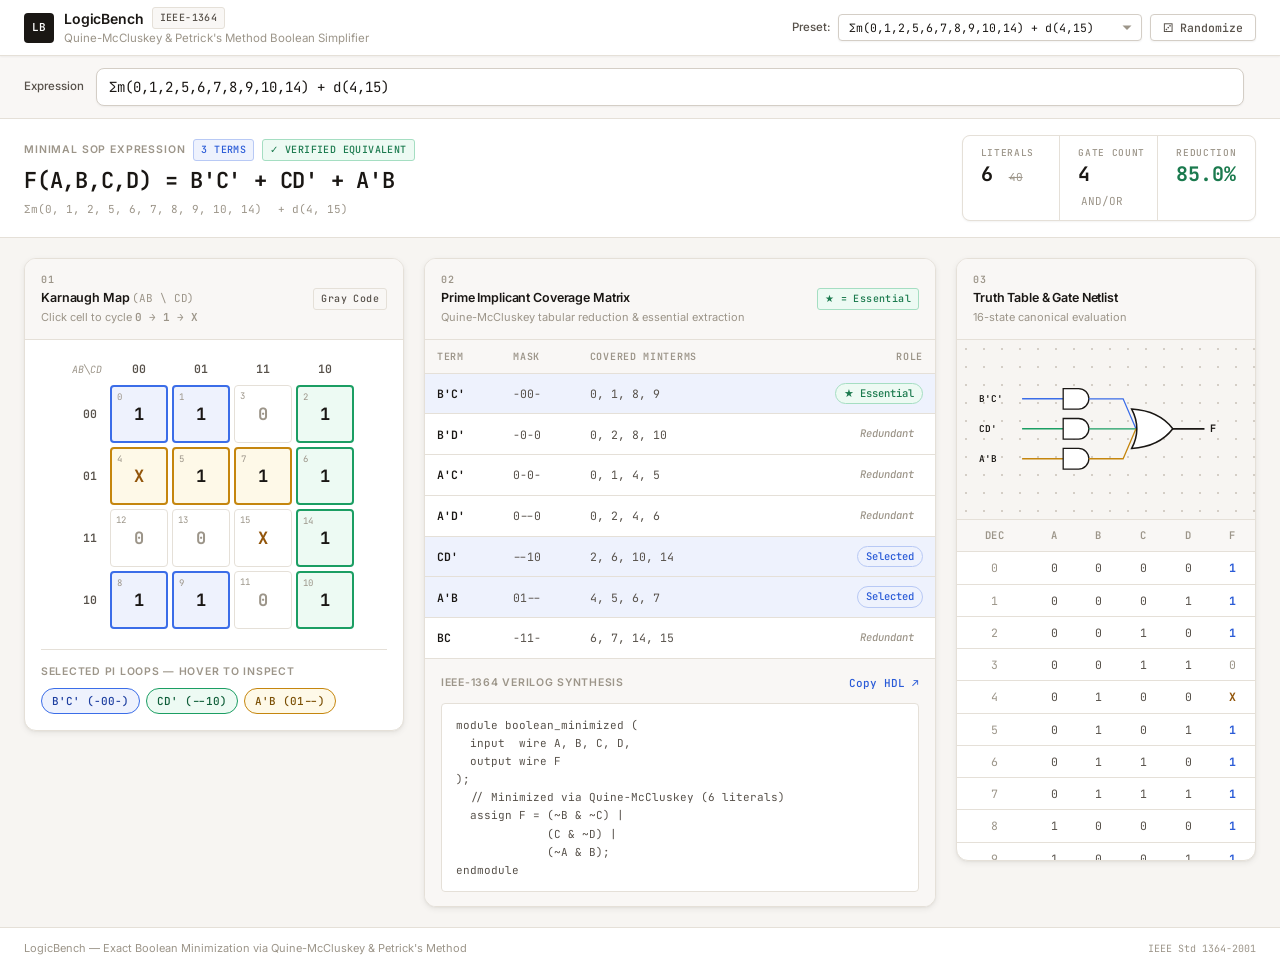
==== frontend/index.html @ a6c2ab05 "Add expression input and exact cover" ====
<!DOCTYPE html>
<html lang="en">
<head>
  <meta charset="UTF-8" />
  <meta name="viewport" content="width=device-width, initial-scale=1.0" />
  <title>LogicBench — IEEE-1364 Boolean Minimization Workbench</title>
  <link
    href="https://fonts.googleapis.com/css2?family=Inter:ital,wght@0,300;0,400;0,500;0,600;0,700;1,400&family=JetBrains+Mono:wght@400;500;600&display=swap"
    rel="stylesheet"
  />
  <link rel="stylesheet" href="styles.css" />
</head>

<body>

  <!-- ═══════════════════════════════════════
       Top Navigation Header
  ═══════════════════════════════════════ -->
  <header class="site-header">
    <div class="header-brand">
      <div class="logo-mark">LB</div>
      <div class="header-brand-text">
        <div style="display:flex;align-items:center;gap:8px;">
          <h1>LogicBench</h1>
          <span class="chip mono">IEEE-1364</span>
        </div>
        <p class="subtitle">Quine-McCluskey &amp; Petrick's Method Boolean Simplifier</p>
      </div>
    </div>

    <div class="header-controls">
      <label class="label-sm" for="presetSelect">Preset:</label>
      <select id="presetSelect" class="ctrl-select mono">
        <option value="default">Σm(0,1,2,5,6,7,8,9,10,14) + d(4,15)</option>
        <option value="bcd7">BCD 7-Segment 'a' Decoder</option>
        <option value="prime">4-Bit Prime Detector Σm(2,3,5,7,11,13)</option>
        <option value="xor">4-Bit Odd Parity Checker</option>
        <option value="clear">Clear All (0)</option>
      </select>
      <button id="randomBtn" class="ctrl-btn">⚂ Randomize</button>
    </div>
  </header>


  <!-- Expression input -->
  <section class="expr-bar">
    <label for="exprInput" class="label-sm">Expression</label>
    <input id="exprInput" class="expr-input mono" type="text" autocomplete="off" spellcheck="false"
      placeholder="A'B + C(D ^ A)    or    Σm(1,3,7) + d(5)" aria-describedby="exprStatus" />
    <span id="exprStatus" class="expr-status mono" role="status" aria-live="polite"></span>
  </section>

  <!-- ═══════════════════════════════════════
       Result Ribbon — Minimal SOP & KPIs
  ═══════════════════════════════════════ -->
  <section class="result-ribbon">

    <!-- SOP Expression -->
    <div>
      <div class="ribbon-label">
        Minimal SOP Expression
        <span id="epiCountBadge" class="chip accent mono">3 Terms</span>
        <span id="verifyBadge" class="chip green mono"></span>
      </div>
      <div id="sopOutput" class="sop-output mono">
        F(A,B,C,D) = B'C' + A'B + CD'
      </div>
      <div class="ribbon-meta">
        <span id="mintermSummary">Σm(0, 1, 2, 5, 6, 7, 8, 9, 10, 14)</span>
        <span id="dontCareSummary">+ d(4, 15)</span>
      </div>
    </div>

    <!-- Hardware KPI tiles -->
    <div class="kpi-row">
      <div class="kpi-tile">
        <div class="kpi-label">Literals</div>
        <div class="kpi-value mono">
          <span id="minLiterals">6</span>
          <span id="canonLiterals" class="kpi-strikeout">40</span>
        </div>
      </div>
      <div class="kpi-tile">
        <div class="kpi-label">Gate Count</div>
        <div class="kpi-value mono">
          <span id="gateCount">4</span>
          <span class="kpi-strikeout" style="font-size:11px;color:var(--text-muted);text-decoration:none;margin-left:3px;">AND/OR</span>
        </div>
      </div>
      <div class="kpi-tile">
        <div class="kpi-label">Reduction</div>
        <div class="kpi-value green mono" id="reductionPct">85.0%</div>
      </div>
    </div>

  </section>


  <!-- ═══════════════════════════════════════
       Main 3-Column Workbench
  ═══════════════════════════════════════ -->
  <main class="workbench">

    <!-- ─── LEFT: Interactive Karnaugh Map ─── -->
    <div class="panel">
      <div class="panel-header">
        <div>
          <div class="panel-index">01</div>
          <div class="panel-title">Karnaugh Map <span class="mono" style="font-weight:400;font-size:11px;color:var(--text-muted);">(AB \ CD)</span></div>
          <div class="panel-subtitle">Click cell to cycle <span class="mono" style="font-weight:600;">0 → 1 → X</span></div>
        </div>
        <span class="chip mono">Gray Code</span>
      </div>

      <!-- K-Map grid container (built by JS) -->
      <div class="kmap-wrapper">
        <div id="kmapContainer" class="kmap-grid">
          <!-- Column header row injected by JS -->
        </div>
      </div>

      <!-- Prime Implicant loop pills -->
      <div class="pi-pills-section">
        <div class="pi-pills-label">Selected PI Loops — hover to inspect</div>
        <div id="piPills" class="pi-pills-wrap"></div>
      </div>
    </div>


    <!-- ─── CENTER: QM Coverage Matrix + Verilog ─── -->
    <div class="panel" style="display:flex;flex-direction:column;">
      <div class="panel-header">
        <div>
          <div class="panel-index">02</div>
          <div class="panel-title">Prime Implicant Coverage Matrix</div>
          <div class="panel-subtitle">Quine-McCluskey tabular reduction &amp; essential extraction</div>
        </div>
        <span class="chip green mono">★ = Essential</span>
      </div>

      <!-- PI table -->
      <div style="overflow-x:auto;flex:1;">
        <table class="pi-table">
          <thead>
            <tr>
              <th>Term</th>
              <th>Mask</th>
              <th>Covered Minterms</th>
              <th>Role</th>
            </tr>
          </thead>
          <tbody id="piTableBody"></tbody>
        </table>
      </div>

      <!-- Verilog HDL -->
      <div class="verilog-section">
        <div class="verilog-toolbar">
          <span class="verilog-label">IEEE-1364 Verilog Synthesis</span>
          <button id="copyVerilogBtn" class="copy-btn">Copy HDL ↗</button>
        </div>
        <pre id="verilogCode" class="verilog-pre"></pre>
      </div>
    </div>


    <!-- ─── RIGHT: Gate Schematic + Truth Table ─── -->
    <div class="panel" style="display:flex;flex-direction:column;">
      <div class="panel-header">
        <div>
          <div class="panel-index">03</div>
          <div class="panel-title">Truth Table &amp; Gate Netlist</div>
          <div class="panel-subtitle">16-state canonical evaluation</div>
        </div>
      </div>

      <!-- Gate schematic -->
      <div class="schematic-area">
        <svg id="schematicSvg" viewBox="0 0 320 170" style="width:100%;max-height:160px;"></svg>
      </div>

      <!-- Truth table -->
      <div style="flex:1;overflow-y:auto;max-height:340px;">
        <table class="truth-table">
          <thead>
            <tr>
              <th>Dec</th>
              <th>A</th>
              <th>B</th>
              <th>C</th>
              <th>D</th>
              <th>F</th>
            </tr>
          </thead>
          <tbody id="truthTableBody"></tbody>
        </table>
      </div>
    </div>

  </main>


  <!-- ═══════════════════════════════════════
       Footer
  ═══════════════════════════════════════ -->
  <footer class="site-footer">
    <span class="footer-text">
      LogicBench &mdash; Exact Boolean Minimization via Quine-McCluskey &amp; Petrick's Method
    </span>
    <span class="footer-text mono" style="font-size:10px;">IEEE Std 1364-2001</span>
  </footer>


  <script src="app.js"></script>
</body>
</html>
---- frontend/styles.css ----
/* =========================================================
   LogicBench — Custom Styles
   Light theme, human-crafted feel
   ========================================================= */

@import url('https://fonts.googleapis.com/css2?family=Inter:ital,wght@0,300;0,400;0,500;0,600;0,700;1,400&family=JetBrains+Mono:wght@400;500;600&display=swap');

/* ---------- Reset & Base ---------- */
*, *::before, *::after { box-sizing: border-box; margin: 0; padding: 0; }

:root {
  --bg:         #F7F5F2;        /* warm off-white canvas */
  --surface:    #FFFFFF;        /* card surface */
  --surface-2:  #F9F7F5;        /* slightly tinted surface */
  --border:     #E5E0D8;        /* warm stone border */
  --border-2:   #D4CEC6;        /* darker border variant */
  --text-primary:   #1A1714;
  --text-secondary: #57514A;
  --text-muted:     #9C9589;
  --accent:     #2A5BD7;        /* blue accent */
  --accent-light: #EEF2FD;
  --accent-border: #B8C9F5;
  --green:      #1B7A4E;
  --green-light: #EDFAF3;
  --green-border: #A5DEC2;
  --amber:      #92550A;
  --amber-light: #FEF6E8;
  --amber-border: #F3C98A;
  --red:        #B52A2A;

  /* Loop highlight colours */
  --loop-0-bg: #EEF2FD; --loop-0-bd: #3B6DE8; --loop-0-tx: #1E3FA0;
  --loop-1-bg: #EDFAF3; --loop-1-bd: #1B9E63; --loop-1-tx: #0F5E39;
  --loop-2-bg: #FEF9E8; --loop-2-bd: #C5860E; --loop-2-tx: #7A4F05;
  --loop-3-bg: #FDF0F0; --loop-3-bd: #D94040; --loop-3-tx: #891818;
  --loop-4-bg: #F4EFFE; --loop-4-bd: #7C47DC; --loop-4-tx: #4B1FA8;

  --radius-sm: 4px;
  --radius:    8px;
  --radius-lg: 12px;
  --shadow-xs: 0 1px 2px rgba(26,23,20,.05);
  --shadow-sm: 0 2px 6px rgba(26,23,20,.07), 0 1px 2px rgba(26,23,20,.04);
  --shadow:    0 4px 16px rgba(26,23,20,.08), 0 1px 4px rgba(26,23,20,.04);
}

html { font-size: 15px; }

body {
  font-family: 'Inter', -apple-system, BlinkMacSystemFont, sans-serif;
  background: var(--bg);
  color: var(--text-primary);
  line-height: 1.5;
  min-height: 100vh;
  display: flex;
  flex-direction: column;
  -webkit-font-smoothing: antialiased;
}

.mono { font-family: 'JetBrains Mono', 'Fira Mono', monospace; }

/* ---------- Scrollbars ---------- */
::-webkit-scrollbar { width: 5px; height: 5px; }
::-webkit-scrollbar-track { background: transparent; }
::-webkit-scrollbar-thumb { background: var(--border-2); border-radius: 99px; }
::-webkit-scrollbar-thumb:hover { background: var(--text-muted); }

/* ---------- Header ---------- */
.site-header {
  background: var(--surface);
  border-bottom: 1px solid var(--border);
  padding: 0 24px;
  height: 56px;
  display: flex;
  align-items: center;
  justify-content: space-between;
  gap: 16px;
  position: sticky;
  top: 0;
  z-index: 50;
  box-shadow: var(--shadow-xs);
}

.logo-mark {
  width: 30px;
  height: 30px;
  background: var(--text-primary);
  color: #fff;
  display: flex;
  align-items: center;
  justify-content: center;
  font-family: 'JetBrains Mono', monospace;
  font-size: 11px;
  font-weight: 600;
  letter-spacing: .02em;
  border-radius: var(--radius-sm);
  flex-shrink: 0;
}

.header-brand { display: flex; align-items: center; gap: 10px; }
.header-brand-text h1 { font-size: 14px; font-weight: 600; letter-spacing: -.01em; }

.chip {
  display: inline-flex;
  align-items: center;
  font-family: 'JetBrains Mono', monospace;
  font-size: 10px;
  font-weight: 500;
  letter-spacing: .04em;
  padding: 2px 7px;
  border-radius: 3px;
  background: var(--surface-2);
  border: 1px solid var(--border);
  color: var(--text-secondary);
  line-height: 1.6;
  user-select: none;
}
.chip.accent { background: var(--accent-light); border-color: var(--accent-border); color: var(--accent); }
.chip.green  { background: var(--green-light);  border-color: var(--green-border);  color: var(--green); }

.subtitle { font-size: 11.5px; color: var(--text-muted); margin-top: 1px; }

.header-controls { display: flex; align-items: center; gap: 8px; flex-wrap: wrap; }

.label-sm {
  font-size: 11.5px;
  font-weight: 500;
  color: var(--text-secondary);
  white-space: nowrap;
}

select.ctrl-select {
  font-family: 'JetBrains Mono', monospace;
  font-size: 11.5px;
  color: var(--text-primary);
  background: var(--surface);
  border: 1px solid var(--border-2);
  border-radius: var(--radius-sm);
  padding: 5px 10px;
  appearance: none;
  -webkit-appearance: none;
  background-image: url("data:image/svg+xml,%3Csvg xmlns='http://www.w3.org/2000/svg' width='12' height='12' viewBox='0 0 12 12'%3E%3Cpath fill='%239C9589' d='M6 8L1.5 3.5h9z'/%3E%3C/svg%3E");
  background-repeat: no-repeat;
  background-position: right 8px center;
  padding-right: 26px;
  cursor: pointer;
  outline: none;
  transition: border-color .15s;
  box-shadow: var(--shadow-xs);
}
select.ctrl-select:focus { border-color: var(--accent); }

button.ctrl-btn {
  font-family: 'JetBrains Mono', monospace;
  font-size: 11.5px;
  font-weight: 500;
  color: var(--text-secondary);
  background: var(--surface);
  border: 1px solid var(--border-2);
  border-radius: var(--radius-sm);
  padding: 5px 12px;
  cursor: pointer;
  outline: none;
  transition: border-color .15s, background .15s, color .15s;
  box-shadow: var(--shadow-xs);
  white-space: nowrap;
}
button.ctrl-btn:hover {
  border-color: var(--text-primary);
  color: var(--text-primary);
  background: var(--surface-2);
}

/* ---------- Result Ribbon ---------- */
.result-ribbon {
  background: var(--surface);
  border-bottom: 1px solid var(--border);
  padding: 16px 24px;
  display: grid;
  grid-template-columns: 1fr auto;
  gap: 20px;
  align-items: center;
}
@media (max-width: 768px) {
  .result-ribbon { grid-template-columns: 1fr; }
}

.ribbon-label {
  font-size: 10.5px;
  font-weight: 600;
  letter-spacing: .08em;
  text-transform: uppercase;
  color: var(--text-muted);
  display: flex;
  align-items: center;
  gap: 8px;
  margin-bottom: 6px;
}

.sop-output {
  font-family: 'JetBrains Mono', monospace;
  font-size: 22px;
  font-weight: 600;
  letter-spacing: -.01em;
  color: var(--text-primary);
  line-height: 1.3;
  word-break: break-all;
}

.ribbon-meta {
  font-family: 'JetBrains Mono', monospace;
  font-size: 11px;
  color: var(--text-muted);
  display: flex;
  flex-wrap: wrap;
  gap: 16px;
  margin-top: 5px;
}

/* KPI tiles */
.kpi-row {
  display: flex;
  gap: 1px;
  background: var(--border);
  border: 1px solid var(--border);
  border-radius: var(--radius);
  overflow: hidden;
  box-shadow: var(--shadow-xs);
}

.kpi-tile {
  background: var(--surface);
  padding: 10px 18px;
  flex: 1;
  min-width: 80px;
}

.kpi-label {
  font-family: 'JetBrains Mono', monospace;
  font-size: 9.5px;
  font-weight: 500;
  letter-spacing: .07em;
  text-transform: uppercase;
  color: var(--text-muted);
  white-space: nowrap;
}

.kpi-value {
  font-family: 'JetBrains Mono', monospace;
  font-size: 20px;
  font-weight: 700;
  color: var(--text-primary);
  line-height: 1.2;
  margin-top: 2px;
}

.kpi-value span.kpi-strikeout {
  font-size: 11px;
  font-weight: 400;
  color: var(--text-muted);
  text-decoration: line-through;
  margin-left: 4px;
}

.kpi-value.green { color: var(--green); }

/* ---------- Main Workbench Grid ---------- */
.workbench {
  flex: 1;
  display: grid;
  grid-template-columns: 380px 1fr 300px;
  gap: 20px;
  padding: 20px 24px;
  max-width: 1600px;
  width: 100%;
  margin: 0 auto;
  align-items: start;
}

@media (max-width: 1200px) {
  .workbench { grid-template-columns: 1fr 1fr; }
}
@media (max-width: 768px) {
  .workbench { grid-template-columns: 1fr; }
}

/* ---------- Panels ---------- */
.panel {
  background: var(--surface);
  border: 1px solid var(--border);
  border-radius: var(--radius-lg);
  overflow: hidden;
  box-shadow: var(--shadow-sm);
}

.panel-header {
  padding: 13px 16px;
  border-bottom: 1px solid var(--border);
  display: flex;
  align-items: center;
  justify-content: space-between;
  gap: 8px;
  background: var(--surface-2);
}

.panel-index {
  font-family: 'JetBrains Mono', monospace;
  font-size: 10px;
  font-weight: 600;
  color: var(--text-muted);
  letter-spacing: .06em;
  margin-bottom: 2px;
}

.panel-title {
  font-size: 12.5px;
  font-weight: 600;
  color: var(--text-primary);
  letter-spacing: -.01em;
}

.panel-subtitle {
  font-size: 11px;
  color: var(--text-muted);
  margin-top: 1px;
}

.panel-body { padding: 16px; }

/* ---------- Karnaugh Map ---------- */
.kmap-wrapper { display: flex; justify-content: center; padding: 20px 16px; }

.kmap-grid {
  display: grid;
  grid-template-columns: 32px repeat(4, 1fr);
  gap: 4px;
}

.kmap-corner {
  display: flex;
  align-items: flex-end;
  justify-content: flex-end;
  padding-bottom: 4px;
  padding-right: 4px;
  font-family: 'JetBrains Mono', monospace;
  font-size: 10px;
  color: var(--text-muted);
  font-style: italic;
}

.kmap-col-label {
  font-family: 'JetBrains Mono', monospace;
  font-size: 11.5px;
  font-weight: 600;
  color: var(--text-secondary);
  text-align: center;
  padding-bottom: 4px;
}

.kmap-row-label {
  font-family: 'JetBrains Mono', monospace;
  font-size: 11.5px;
  font-weight: 600;
  color: var(--text-secondary);
  display: flex;
  align-items: center;
  justify-content: center;
}

.kmap-cell {
  position: relative;
  width: 58px;
  height: 58px;
  border: 1.5px solid var(--border);
  border-radius: var(--radius-sm);
  background: var(--surface);
  cursor: pointer;
  display: flex;
  flex-direction: column;
  align-items: center;
  justify-content: center;
  transition: border-color .12s, background .12s, transform .08s;
  outline: none;
  user-select: none;
}
.kmap-cell:hover { border-color: var(--border-2); background: var(--surface-2); transform: scale(1.03); }
.kmap-cell:active { transform: scale(.97); }

.kmap-cell-idx {
  position: absolute;
  top: 4px;
  left: 5px;
  font-family: 'JetBrains Mono', monospace;
  font-size: 9px;
  color: var(--text-muted);
}

.kmap-cell-val {
  font-family: 'JetBrains Mono', monospace;
  font-size: 17px;
  font-weight: 700;
}

/* loop highlight classes set via JS */
.kmap-cell.loop-0 { background: var(--loop-0-bg); border-color: var(--loop-0-bd); border-width: 2px; }
.kmap-cell.loop-1 { background: var(--loop-1-bg); border-color: var(--loop-1-bd); border-width: 2px; }
.kmap-cell.loop-2 { background: var(--loop-2-bg); border-color: var(--loop-2-bd); border-width: 2px; }
.kmap-cell.loop-3 { background: var(--loop-3-bg); border-color: var(--loop-3-bd); border-width: 2px; }
.kmap-cell.loop-4 { background: var(--loop-4-bg); border-color: var(--loop-4-bd); border-width: 2px; }

/* ---------- PI pills ---------- */
.pi-pills-section {
  margin: 0 16px 16px;
  padding-top: 14px;
  border-top: 1px solid var(--border);
}
.pi-pills-label {
  font-size: 10.5px;
  font-weight: 600;
  letter-spacing: .07em;
  text-transform: uppercase;
  color: var(--text-muted);
  margin-bottom: 8px;
}
.pi-pills-wrap { display: flex; flex-wrap: wrap; gap: 6px; }

.pi-pill {
  font-family: 'JetBrains Mono', monospace;
  font-size: 11px;
  font-weight: 500;
  padding: 4px 10px;
  border-radius: 99px;
  border: 1.5px solid;
  cursor: pointer;
  transition: opacity .12s, transform .08s;
  white-space: nowrap;
}
.pi-pill:hover { opacity: .82; transform: translateY(-1px); }

.pi-pill.loop-0 { background: var(--loop-0-bg); border-color: var(--loop-0-bd); color: var(--loop-0-tx); }
.pi-pill.loop-1 { background: var(--loop-1-bg); border-color: var(--loop-1-bd); color: var(--loop-1-tx); }
.pi-pill.loop-2 { background: var(--loop-2-bg); border-color: var(--loop-2-bd); color: var(--loop-2-tx); }
.pi-pill.loop-3 { background: var(--loop-3-bg); border-color: var(--loop-3-bd); color: var(--loop-3-tx); }
.pi-pill.loop-4 { background: var(--loop-4-bg); border-color: var(--loop-4-bd); color: var(--loop-4-tx); }

/* ---------- PI Coverage Table ---------- */
.pi-table {
  width: 100%;
  border-collapse: collapse;
}
.pi-table thead th {
  padding: 9px 12px;
  font-family: 'JetBrains Mono', monospace;
  font-size: 10px;
  font-weight: 600;
  letter-spacing: .07em;
  text-transform: uppercase;
  color: var(--text-muted);
  background: var(--surface-2);
  border-bottom: 1px solid var(--border);
  text-align: left;
  white-space: nowrap;
}
.pi-table thead th:last-child { text-align: right; }

.pi-table tbody tr {
  border-bottom: 1px solid var(--border);
  cursor: pointer;
  transition: background .1s;
}
.pi-table tbody tr:last-child { border-bottom: none; }
.pi-table tbody tr:hover { background: var(--surface-2); }
.pi-table tbody tr.pi-row-selected { background: var(--accent-light); }

.pi-table td {
  padding: 9px 12px;
  font-family: 'JetBrains Mono', monospace;
  font-size: 11.5px;
  color: var(--text-secondary);
  vertical-align: middle;
}
.pi-table td:first-child { font-weight: 600; color: var(--text-primary); }
.pi-table td:last-child { text-align: right; }

.role-badge {
  display: inline-block;
  font-size: 10.5px;
  font-weight: 500;
  padding: 2px 8px;
  border-radius: 99px;
  border: 1px solid;
  white-space: nowrap;
}
.role-badge.essential { background: var(--green-light);  border-color: var(--green-border);  color: var(--green); }
.role-badge.selected  { background: var(--accent-light); border-color: var(--accent-border); color: var(--accent); }
.role-badge.redundant { background: transparent; border-color: transparent; color: var(--text-muted); font-style: italic; }

/* ---------- Verilog Code Block ---------- */
.verilog-section {
  border-top: 1px solid var(--border);
  background: var(--surface-2);
  padding: 14px 16px;
}
.verilog-toolbar {
  display: flex;
  align-items: center;
  justify-content: space-between;
  margin-bottom: 10px;
}
.verilog-label {
  font-size: 10.5px;
  font-weight: 600;
  letter-spacing: .07em;
  text-transform: uppercase;
  color: var(--text-muted);
}
.copy-btn {
  font-family: 'JetBrains Mono', monospace;
  font-size: 11px;
  font-weight: 500;
  color: var(--accent);
  background: none;
  border: none;
  cursor: pointer;
  padding: 3px 0;
  transition: opacity .12s;
}
.copy-btn:hover { opacity: .7; }

.verilog-pre {
  font-family: 'JetBrains Mono', monospace;
  font-size: 11px;
  color: var(--text-secondary);
  background: var(--surface);
  border: 1px solid var(--border);
  border-radius: var(--radius-sm);
  padding: 12px 14px;
  overflow-x: auto;
  line-height: 1.65;
  tab-size: 2;
}

/* ---------- Schematic SVG Area ---------- */
.schematic-area {
  background: var(--bg);
  background-image: radial-gradient(var(--border-2) 1px, transparent 1px);
  background-size: 18px 18px;
  display: flex;
  align-items: center;
  justify-content: center;
  min-height: 180px;
  padding: 12px;
  border-bottom: 1px solid var(--border);
}

/* ---------- Truth Table ---------- */
.truth-table {
  width: 100%;
  border-collapse: collapse;
  font-family: 'JetBrains Mono', monospace;
  font-size: 11.5px;
  text-align: center;
}
.truth-table thead th {
  padding: 8px 6px;
  font-size: 10.5px;
  font-weight: 600;
  letter-spacing: .06em;
  text-transform: uppercase;
  color: var(--text-muted);
  background: var(--surface-2);
  border-bottom: 1px solid var(--border);
  position: sticky;
  top: 0;
}
.truth-table tbody tr {
  border-bottom: 1px solid var(--border);
  cursor: pointer;
  transition: background .1s;
}
.truth-table tbody tr:last-child { border-bottom: none; }
.truth-table tbody tr:hover { background: var(--surface-2); }
.truth-table td { padding: 7px 6px; color: var(--text-secondary); }
.truth-table td:first-child { color: var(--text-muted); }
.truth-table td.f-one  { font-weight: 700; color: var(--accent); }
.truth-table td.f-dc   { font-weight: 700; color: var(--amber); }
.truth-table td.f-zero { color: var(--text-muted); }

/* ---------- Footer ---------- */
.site-footer {
  border-top: 1px solid var(--border);
  padding: 12px 24px;
  display: flex;
  align-items: center;
  justify-content: space-between;
  gap: 16px;
  background: var(--surface);
}
.footer-text {
  font-size: 11px;
  color: var(--text-muted);
}
.footer-text a {
  color: var(--text-secondary);
  text-decoration: none;
  font-weight: 500;
}
.footer-text a:hover { text-decoration: underline; }

button.ctrl-btn:hover {
  border-color: var(--text-primary);
  color: var(--text-primary);
  background: var(--surface-2);
}

/* ---------- Result Ribbon ---------- */
.result-ribbon {
  background: var(--surface);
  border-bottom: 1px solid var(--border);
  padding: 16px 24px;
  display: grid;
  grid-template-columns: 1fr auto;
  gap: 20px;
  align-items: center;
}
@media (max-width: 768px) {
  .result-ribbon { grid-template-columns: 1fr; }
}

.ribbon-label {
  font-size: 10.5px;
  font-weight: 600;
  letter-spacing: .08em;
  text-transform: uppercase;
  color: var(--text-muted);
  display: flex;
  align-items: center;
  gap: 8px;
  margin-bottom: 6px;
}

.sop-output {
  font-family: 'JetBrains Mono', monospace;
  font-size: 22px;
  font-weight: 600;
  letter-spacing: -.01em;
  color: var(--text-primary);
  line-height: 1.3;
  word-break: break-all;
}

.ribbon-meta {
  font-family: 'JetBrains Mono', monospace;
  font-size: 11px;
  color: var(--text-muted);
  display: flex;
  flex-wrap: wrap;
  gap: 16px;
  margin-top: 5px;
}

/* KPI tiles */
.kpi-row {
  display: flex;
  gap: 1px;
  background: var(--border);
  border: 1px solid var(--border);
  border-radius: var(--radius);
  overflow: hidden;
  box-shadow: var(--shadow-xs);
}

.kpi-tile {
  background: var(--surface);
  padding: 10px 18px;
  flex: 1;
  min-width: 80px;
}

.kpi-label {
  font-family: 'JetBrains Mono', monospace;
  font-size: 9.5px;
  font-weight: 500;
  letter-spacing: .07em;
  text-transform: uppercase;
  color: var(--text-muted);
  white-space: nowrap;
}

.kpi-value {
  font-family: 'JetBrains Mono', monospace;
  font-size: 20px;
  font-weight: 700;
  color: var(--text-primary);
  line-height: 1.2;
  margin-top: 2px;
}

.kpi-value span.kpi-strikeout {
  font-size: 11px;
  font-weight: 400;
  color: var(--text-muted);
  text-decoration: line-through;
  margin-left: 4px;
}

.kpi-value.green { color: var(--green); }

/* ---------- Main Workbench Grid ---------- */
.workbench {
  flex: 1;
  display: grid;
  grid-template-columns: 380px 1fr 300px;
  gap: 20px;
  padding: 20px 24px;
  max-width: 1600px;
  width: 100%;
  margin: 0 auto;
  align-items: start;
}

@media (max-width: 1200px) {
  .workbench { grid-template-columns: 1fr 1fr; }
}
@media (max-width: 768px) {
  .workbench { grid-template-columns: 1fr; }
}

/* ---------- Panels ---------- */
.panel {
  background: var(--surface);
  border: 1px solid var(--border);
  border-radius: var(--radius-lg);
  overflow: hidden;
  box-shadow: var(--shadow-sm);
}

.panel-header {
  padding: 13px 16px;
  border-bottom: 1px solid var(--border);
  display: flex;
  align-items: center;
  justify-content: space-between;
  gap: 8px;
  background: var(--surface-2);
}

.panel-index {
  font-family: 'JetBrains Mono', monospace;
  font-size: 10px;
  font-weight: 600;
  color: var(--text-muted);
  letter-spacing: .06em;
  margin-bottom: 2px;
}

.panel-title {
  font-size: 12.5px;
  font-weight: 600;
  color: var(--text-primary);
  letter-spacing: -.01em;
}

.panel-subtitle {
  font-size: 11px;
  color: var(--text-muted);
  margin-top: 1px;
}

.panel-body { padding: 16px; }

/* ---------- Karnaugh Map ---------- */
.kmap-wrapper { display: flex; justify-content: center; padding: 20px 16px; }

.kmap-grid {
  display: grid;
  grid-template-columns: 32px repeat(4, 1fr);
  gap: 4px;
}

.kmap-corner {
  display: flex;
  align-items: flex-end;
  justify-content: flex-end;
  padding-bottom: 4px;
  padding-right: 4px;
  font-family: 'JetBrains Mono', monospace;
  font-size: 10px;
  color: var(--text-muted);
  font-style: italic;
}

.kmap-col-label {
  font-family: 'JetBrains Mono', monospace;
  font-size: 11.5px;
  font-weight: 600;
  color: var(--text-secondary);
  text-align: center;
  padding-bottom: 4px;
}

.kmap-row-label {
  font-family: 'JetBrains Mono', monospace;
  font-size: 11.5px;
  font-weight: 600;
  color: var(--text-secondary);
  display: flex;
  align-items: center;
  justify-content: center;
}

.kmap-cell {
  position: relative;
  width: 58px;
  height: 58px;
  border: 1.5px solid var(--border);
  border-radius: var(--radius-sm);
  background: var(--surface);
  cursor: pointer;
  display: flex;
  flex-direction: column;
  align-items: center;
  justify-content: center;
  transition: border-color .12s, background .12s, transform .08s;
  outline: none;
  user-select: none;
}
.kmap-cell:hover { border-color: var(--border-2); background: var(--surface-2); transform: scale(1.03); }
.kmap-cell:active { transform: scale(.97); }

.kmap-cell-idx {
  position: absolute;
  top: 4px;
  left: 5px;
  font-family: 'JetBrains Mono', monospace;
  font-size: 9px;
  color: var(--text-muted);
}

.kmap-cell-val {
  font-family: 'JetBrains Mono', monospace;
  font-size: 17px;
  font-weight: 700;
}

/* loop highlight classes set via JS */
.kmap-cell.loop-0 { background: var(--loop-0-bg); border-color: var(--loop-0-bd); border-width: 2px; }
.kmap-cell.loop-1 { background: var(--loop-1-bg); border-color: var(--loop-1-bd); border-width: 2px; }
.kmap-cell.loop-2 { background: var(--loop-2-bg); border-color: var(--loop-2-bd); border-width: 2px; }
.kmap-cell.loop-3 { background: var(--loop-3-bg); border-color: var(--loop-3-bd); border-width: 2px; }
.kmap-cell.loop-4 { background: var(--loop-4-bg); border-color: var(--loop-4-bd); border-width: 2px; }

/* ---------- PI pills ---------- */
.pi-pills-section {
  margin: 0 16px 16px;
  padding-top: 14px;
  border-top: 1px solid var(--border);
}
.pi-pills-label {
  font-size: 10.5px;
  font-weight: 600;
  letter-spacing: .07em;
  text-transform: uppercase;
  color: var(--text-muted);
  margin-bottom: 8px;
}
.pi-pills-wrap { display: flex; flex-wrap: wrap; gap: 6px; }

.pi-pill {
  font-family: 'JetBrains Mono', monospace;
  font-size: 11px;
  font-weight: 500;
  padding: 4px 10px;
  border-radius: 99px;
  border: 1.5px solid;
  cursor: pointer;
  transition: opacity .12s, transform .08s;
  white-space: nowrap;
}
.pi-pill:hover { opacity: .82; transform: translateY(-1px); }

.pi-pill.loop-0 { background: var(--loop-0-bg); border-color: var(--loop-0-bd); color: var(--loop-0-tx); }
.pi-pill.loop-1 { background: var(--loop-1-bg); border-color: var(--loop-1-bd); color: var(--loop-1-tx); }
.pi-pill.loop-2 { background: var(--loop-2-bg); border-color: var(--loop-2-bd); color: var(--loop-2-tx); }
.pi-pill.loop-3 { background: var(--loop-3-bg); border-color: var(--loop-3-bd); color: var(--loop-3-tx); }
.pi-pill.loop-4 { background: var(--loop-4-bg); border-color: var(--loop-4-bd); color: var(--loop-4-tx); }

/* ---------- PI Coverage Table ---------- */
.pi-table {
  width: 100%;
  border-collapse: collapse;
}
.pi-table thead th {
  padding: 9px 12px;
  font-family: 'JetBrains Mono', monospace;
  font-size: 10px;
  font-weight: 600;
  letter-spacing: .07em;
  text-transform: uppercase;
  color: var(--text-muted);
  background: var(--surface-2);
  border-bottom: 1px solid var(--border);
  text-align: left;
  white-space: nowrap;
}
.pi-table thead th:last-child { text-align: right; }

.pi-table tbody tr {
  border-bottom: 1px solid var(--border);
  cursor: pointer;
  transition: background .1s;
}
.pi-table tbody tr:last-child { border-bottom: none; }
.pi-table tbody tr:hover { background: var(--surface-2); }
.pi-table tbody tr.pi-row-selected { background: var(--accent-light); }

.pi-table td {
  padding: 9px 12px;
  font-family: 'JetBrains Mono', monospace;
  font-size: 11.5px;
  color: var(--text-secondary);
  vertical-align: middle;
}
.pi-table td:first-child { font-weight: 600; color: var(--text-primary); }
.pi-table td:last-child { text-align: right; }

.role-badge {
  display: inline-block;
  font-size: 10.5px;
  font-weight: 500;
  padding: 2px 8px;
  border-radius: 99px;
  border: 1px solid;
  white-space: nowrap;
}
.role-badge.essential { background: var(--green-light);  border-color: var(--green-border);  color: var(--green); }
.role-badge.selected  { background: var(--accent-light); border-color: var(--accent-border); color: var(--accent); }
.role-badge.redundant { background: transparent; border-color: transparent; color: var(--text-muted); font-style: italic; }

/* ---------- Verilog Code Block ---------- */
.verilog-section {
  border-top: 1px solid var(--border);
  background: var(--surface-2);
  padding: 14px 16px;
}
.verilog-toolbar {
  display: flex;
  align-items: center;
  justify-content: space-between;
  margin-bottom: 10px;
}
.verilog-label {
  font-size: 10.5px;
  font-weight: 600;
  letter-spacing: .07em;
  text-transform: uppercase;
  color: var(--text-muted);
}
.copy-btn {
  font-family: 'JetBrains Mono', monospace;
  font-size: 11px;
  font-weight: 500;
  color: var(--accent);
  background: none;
  border: none;
  cursor: pointer;
  padding: 3px 0;
  transition: opacity .12s;
}
.copy-btn:hover { opacity: .7; }

.verilog-pre {
  font-family: 'JetBrains Mono', monospace;
  font-size: 11px;
  color: var(--text-secondary);
  background: var(--surface);
  border: 1px solid var(--border);
  border-radius: var(--radius-sm);
  padding: 12px 14px;
  overflow-x: auto;
  line-height: 1.65;
  tab-size: 2;
}

/* ---------- Schematic SVG Area ---------- */
.schematic-area {
  background: var(--bg);
  background-image: radial-gradient(var(--border-2) 1px, transparent 1px);
  background-size: 18px 18px;
  display: flex;
  align-items: center;
  justify-content: center;
  min-height: 180px;
  padding: 12px;
  border-bottom: 1px solid var(--border);
}

/* ---------- Truth Table ---------- */
.truth-table {
  width: 100%;
  border-collapse: collapse;
  font-family: 'JetBrains Mono', monospace;
  font-size: 11.5px;
  text-align: center;
}
.truth-table thead th {
  padding: 8px 6px;
  font-size: 10.5px;
  font-weight: 600;
  letter-spacing: .06em;
  text-transform: uppercase;
  color: var(--text-muted);
  background: var(--surface-2);
  border-bottom: 1px solid var(--border);
  position: sticky;
  top: 0;
}
.truth-table tbody tr {
  border-bottom: 1px solid var(--border);
  cursor: pointer;
  transition: background .1s;
}
.truth-table tbody tr:last-child { border-bottom: none; }
.truth-table tbody tr:hover { background: var(--surface-2); }
.truth-table td { padding: 7px 6px; color: var(--text-secondary); }
.truth-table td:first-child { color: var(--text-muted); }
.truth-table td.f-one  { font-weight: 700; color: var(--accent); }
.truth-table td.f-dc   { font-weight: 700; color: var(--amber); }
.truth-table td.f-zero { color: var(--text-muted); }

/* ---------- Footer ---------- */
.site-footer {
  border-top: 1px solid var(--border);
  padding: 12px 24px;
  display: flex;
  align-items: center;
  justify-content: space-between;
  gap: 16px;
  background: var(--surface);
}
.footer-text {
  font-size: 11px;
  color: var(--text-muted);
}
.footer-text a {
  color: var(--text-secondary);
  text-decoration: none;
  font-weight: 500;
}
.footer-text a:hover { text-decoration: underline; }
/* ── Expression input bar ── */
.expr-bar { display:flex; align-items:center; gap:12px; padding:12px 24px; background:var(--surface-2); border-bottom:1px solid var(--border); flex-wrap:wrap; }
.expr-input { flex:1 1 320px; min-width:0; padding:9px 12px; font-size:14px; color:var(--text-primary); background:var(--surface); border:1px solid var(--border-2); border-radius:var(--radius); box-shadow:var(--shadow-xs); }
.expr-input:focus { outline:2px solid var(--accent-border); border-color:var(--accent); }
.expr-input.invalid { border-color:var(--red); outline-color:#F2C4C4; }
.expr-status { font-size:12px; color:var(--text-muted); }
.expr-status.error { color:var(--red); }
.kmap-cell:focus-visible, .pi-pill:focus-visible, .truth-table tr:focus-visible { outline:2px solid var(--accent); outline-offset:1px; }
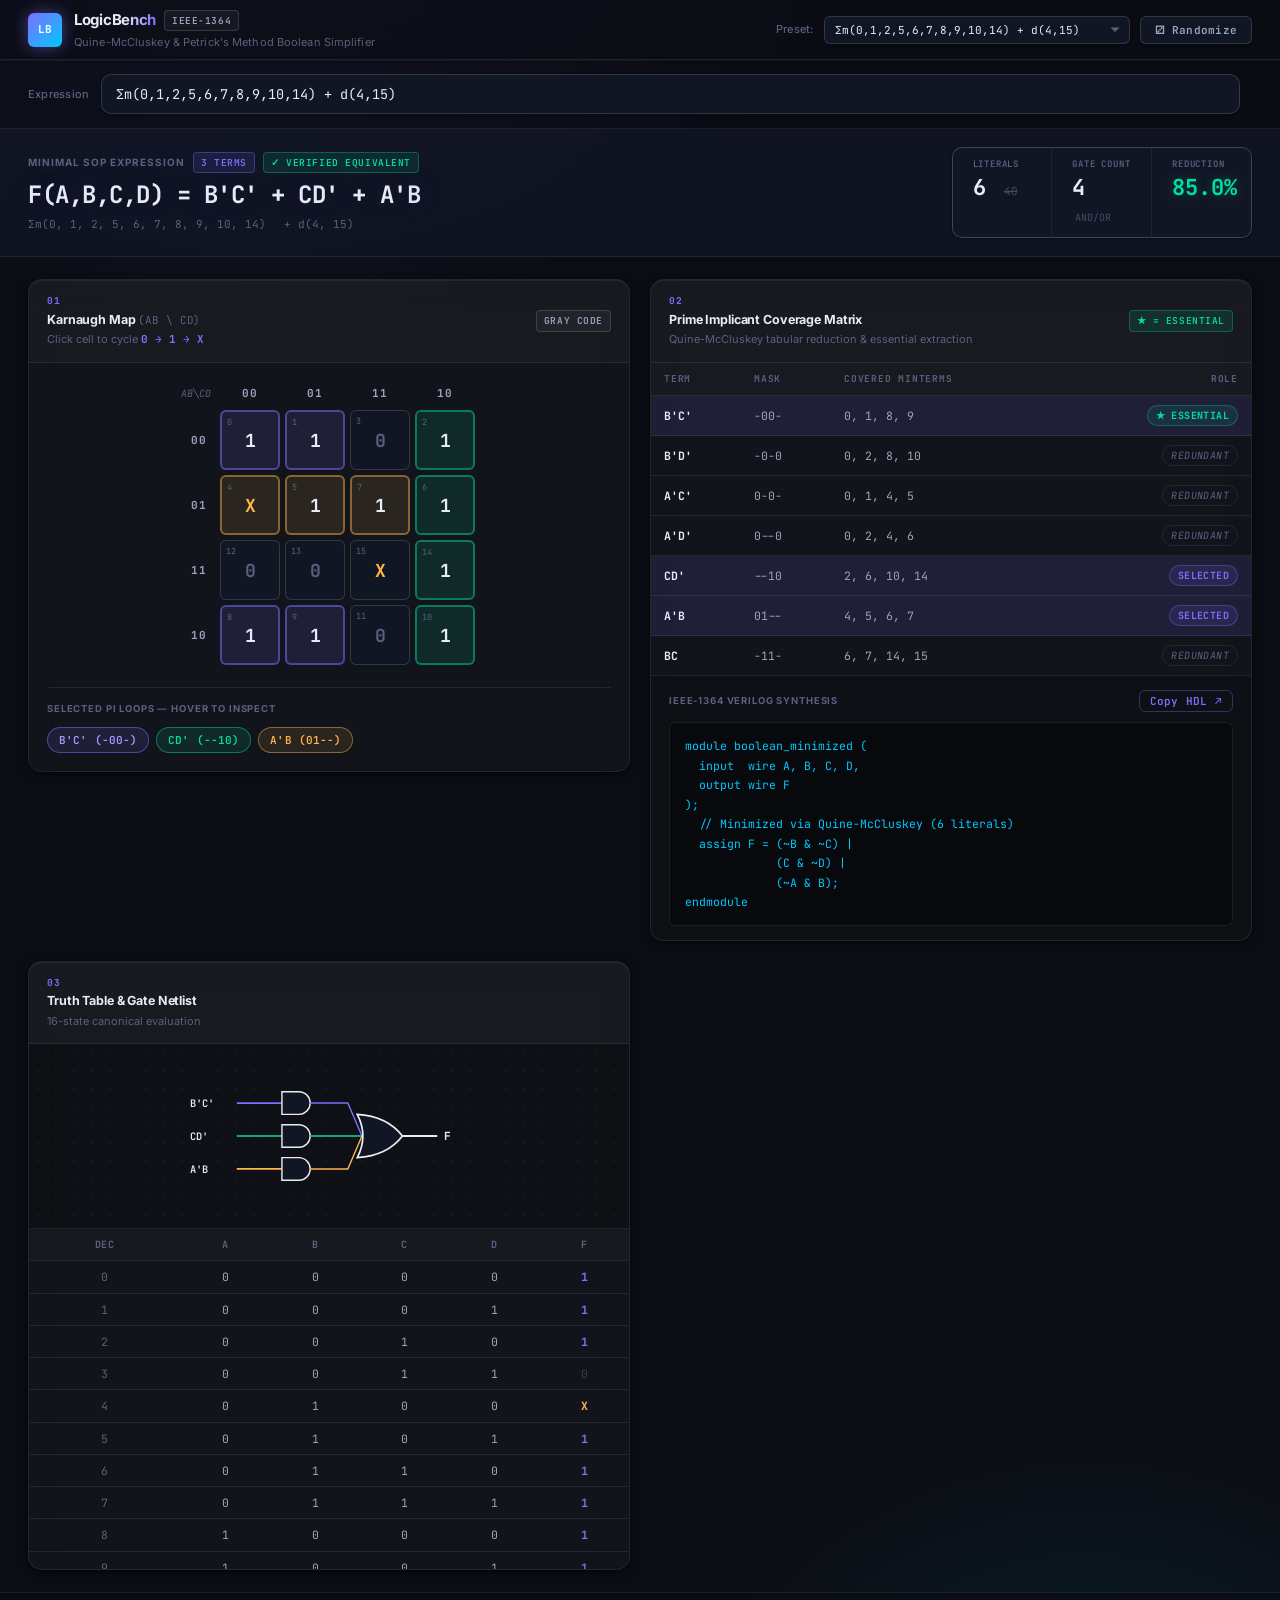
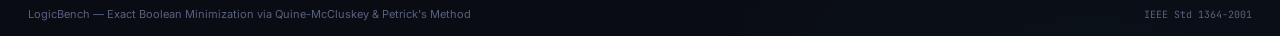
==== commit 00e10d08: "feat(ui): upgrade to modern dark glassmorphism UI theme" ====
--- a/frontend/index.html
+++ b/frontend/index.html
@@ -62,7 +62,7 @@
         <span id="epiCountBadge" class="chip accent mono">3 Terms</span>
         <span id="verifyBadge" class="chip green mono"></span>
       </div>
-      <div id="sopOutput" class="sop-output mono">
+      <div id="sopOutput" class="sop-output mono has-result">
         F(A,B,C,D) = B'C' + A'B + CD'
       </div>
       <div class="ribbon-meta">
@@ -84,7 +84,7 @@
         <div class="kpi-label">Gate Count</div>
         <div class="kpi-value mono">
           <span id="gateCount">4</span>
-          <span class="kpi-strikeout" style="font-size:11px;color:var(--text-muted);text-decoration:none;margin-left:3px;">AND/OR</span>
+          <span class="kpi-strikeout" style="font-size:10px;color:var(--text-muted);text-decoration:none;margin-left:3px;">AND/OR</span>
         </div>
       </div>
       <div class="kpi-tile">
@@ -107,7 +107,7 @@
         <div>
           <div class="panel-index">01</div>
           <div class="panel-title">Karnaugh Map <span class="mono" style="font-weight:400;font-size:11px;color:var(--text-muted);">(AB \ CD)</span></div>
-          <div class="panel-subtitle">Click cell to cycle <span class="mono" style="font-weight:600;">0 → 1 → X</span></div>
+          <div class="panel-subtitle">Click cell to cycle <span class="mono" style="font-weight:700;color:var(--accent);">0 → 1 → X</span></div>
         </div>
         <span class="chip mono">Gray Code</span>
       </div>
--- a/frontend/styles.css
+++ b/frontend/styles.css
@@ -1,6 +1,5 @@
 /* =========================================================
-   LogicBench — Custom Styles
-   Light theme, human-crafted feel
+   LogicBench — Upgraded UI  ·  Dark Glass Theme
    ========================================================= */
 
 @import url('https://fonts.googleapis.com/css2?family=Inter:ital,wght@0,300;0,400;0,500;0,600;0,700;1,400&family=JetBrains+Mono:wght@400;500;600&display=swap');
@@ -9,38 +8,49 @@
 *, *::before, *::after { box-sizing: border-box; margin: 0; padding: 0; }
 
 :root {
-  --bg:         #F7F5F2;        /* warm off-white canvas */
-  --surface:    #FFFFFF;        /* card surface */
-  --surface-2:  #F9F7F5;        /* slightly tinted surface */
-  --border:     #E5E0D8;        /* warm stone border */
-  --border-2:   #D4CEC6;        /* darker border variant */
-  --text-primary:   #1A1714;
-  --text-secondary: #57514A;
-  --text-muted:     #9C9589;
-  --accent:     #2A5BD7;        /* blue accent */
-  --accent-light: #EEF2FD;
-  --accent-border: #B8C9F5;
-  --green:      #1B7A4E;
-  --green-light: #EDFAF3;
-  --green-border: #A5DEC2;
-  --amber:      #92550A;
-  --amber-light: #FEF6E8;
-  --amber-border: #F3C98A;
-  --red:        #B52A2A;
-
-  /* Loop highlight colours */
-  --loop-0-bg: #EEF2FD; --loop-0-bd: #3B6DE8; --loop-0-tx: #1E3FA0;
-  --loop-1-bg: #EDFAF3; --loop-1-bd: #1B9E63; --loop-1-tx: #0F5E39;
-  --loop-2-bg: #FEF9E8; --loop-2-bd: #C5860E; --loop-2-tx: #7A4F05;
-  --loop-3-bg: #FDF0F0; --loop-3-bd: #D94040; --loop-3-tx: #891818;
-  --loop-4-bg: #F4EFFE; --loop-4-bd: #7C47DC; --loop-4-tx: #4B1FA8;
-
-  --radius-sm: 4px;
-  --radius:    8px;
-  --radius-lg: 12px;
-  --shadow-xs: 0 1px 2px rgba(26,23,20,.05);
-  --shadow-sm: 0 2px 6px rgba(26,23,20,.07), 0 1px 2px rgba(26,23,20,.04);
-  --shadow:    0 4px 16px rgba(26,23,20,.08), 0 1px 4px rgba(26,23,20,.04);
+  /* ── Core palette ── */
+  --bg:           #0B0D14;
+  --bg-mesh:      #0D1020;
+  --surface:      rgba(255,255,255,.045);
+  --surface-2:    rgba(255,255,255,.028);
+  --surface-solid:#111625;
+  --border:       rgba(255,255,255,.08);
+  --border-2:     rgba(255,255,255,.14);
+  --text-primary:   #E8ECF7;
+  --text-secondary: #9BA5C0;
+  --text-muted:     #5A6180;
+
+  /* ── Accent: electric indigo + cyan ── */
+  --accent:        #7C6FFF;
+  --accent-2:      #00C9FF;
+  --accent-glow:   rgba(124,111,255,.35);
+  --accent-light:  rgba(124,111,255,.12);
+  --accent-border: rgba(124,111,255,.35);
+
+  /* ── Status colours ── */
+  --green:         #00DFA2;
+  --green-light:   rgba(0,223,162,.10);
+  --green-border:  rgba(0,223,162,.30);
+  --amber:         #FFB547;
+  --amber-light:   rgba(255,181,71,.10);
+  --amber-border:  rgba(255,181,71,.30);
+  --red:           #FF5A6E;
+
+  /* ── Loop highlight colours ── */
+  --loop-0-bg: rgba(124,111,255,.13); --loop-0-bd: rgba(124,111,255,.5); --loop-0-tx: #A09CFF;
+  --loop-1-bg: rgba(0,223,162,.10);   --loop-1-bd: rgba(0,223,162,.45);  --loop-1-tx: #00DFA2;
+  --loop-2-bg: rgba(255,181,71,.10);  --loop-2-bd: rgba(255,181,71,.45); --loop-2-tx: #FFB547;
+  --loop-3-bg: rgba(255,90,110,.10);  --loop-3-bd: rgba(255,90,110,.45); --loop-3-tx: #FF7A8A;
+  --loop-4-bg: rgba(0,201,255,.10);   --loop-4-bd: rgba(0,201,255,.40);  --loop-4-tx: #00C9FF;
+
+  /* ── Radii & shadows ── */
+  --radius-sm: 6px;
+  --radius:    10px;
+  --radius-lg: 14px;
+  --shadow-xs: 0 1px 3px rgba(0,0,0,.35);
+  --shadow-sm: 0 2px 10px rgba(0,0,0,.45), 0 1px 3px rgba(0,0,0,.3);
+  --shadow:    0 8px 32px rgba(0,0,0,.55), 0 2px 8px rgba(0,0,0,.35);
+  --glow:      0 0 24px var(--accent-glow);
 }
 
 html { font-size: 15px; }
@@ -48,6 +58,9 @@
 body {
   font-family: 'Inter', -apple-system, BlinkMacSystemFont, sans-serif;
   background: var(--bg);
+  background-image:
+    radial-gradient(ellipse 80% 50% at 20% -10%, rgba(124,111,255,.18) 0%, transparent 60%),
+    radial-gradient(ellipse 60% 40% at 85% 110%, rgba(0,201,255,.12) 0%, transparent 55%);
   color: var(--text-primary);
   line-height: 1.5;
   min-height: 100vh;
@@ -62,148 +75,219 @@
 ::-webkit-scrollbar { width: 5px; height: 5px; }
 ::-webkit-scrollbar-track { background: transparent; }
 ::-webkit-scrollbar-thumb { background: var(--border-2); border-radius: 99px; }
-::-webkit-scrollbar-thumb:hover { background: var(--text-muted); }
-
-/* ---------- Header ---------- */
+::-webkit-scrollbar-thumb:hover { background: var(--accent); }
+
+/* =========================================================
+   HEADER
+   ========================================================= */
 .site-header {
-  background: var(--surface);
-  border-bottom: 1px solid var(--border);
-  padding: 0 24px;
-  height: 56px;
+  background: rgba(11,13,20,.82);
+  backdrop-filter: blur(20px);
+  -webkit-backdrop-filter: blur(20px);
+  border-bottom: 1px solid var(--border);
+  padding: 0 28px;
+  height: 60px;
   display: flex;
   align-items: center;
   justify-content: space-between;
   gap: 16px;
   position: sticky;
   top: 0;
-  z-index: 50;
-  box-shadow: var(--shadow-xs);
+  z-index: 100;
+  box-shadow: 0 1px 0 rgba(255,255,255,.05), var(--shadow-xs);
 }
 
 .logo-mark {
-  width: 30px;
-  height: 30px;
-  background: var(--text-primary);
+  width: 34px;
+  height: 34px;
+  background: linear-gradient(135deg, var(--accent) 0%, var(--accent-2) 100%);
   color: #fff;
   display: flex;
   align-items: center;
   justify-content: center;
   font-family: 'JetBrains Mono', monospace;
   font-size: 11px;
-  font-weight: 600;
-  letter-spacing: .02em;
+  font-weight: 700;
+  letter-spacing: .03em;
   border-radius: var(--radius-sm);
   flex-shrink: 0;
-}
-
-.header-brand { display: flex; align-items: center; gap: 10px; }
-.header-brand-text h1 { font-size: 14px; font-weight: 600; letter-spacing: -.01em; }
+  box-shadow: 0 0 16px rgba(124,111,255,.5);
+}
+
+.header-brand { display: flex; align-items: center; gap: 12px; }
+.header-brand-text h1 {
+  font-size: 15px;
+  font-weight: 700;
+  letter-spacing: -.02em;
+  background: linear-gradient(90deg, var(--text-primary) 60%, var(--accent));
+  -webkit-background-clip: text;
+  -webkit-text-fill-color: transparent;
+  background-clip: text;
+}
 
 .chip {
   display: inline-flex;
   align-items: center;
   font-family: 'JetBrains Mono', monospace;
-  font-size: 10px;
-  font-weight: 500;
-  letter-spacing: .04em;
+  font-size: 9.5px;
+  font-weight: 600;
+  letter-spacing: .06em;
   padding: 2px 7px;
-  border-radius: 3px;
-  background: var(--surface-2);
-  border: 1px solid var(--border);
+  border-radius: 4px;
+  background: var(--surface);
+  border: 1px solid var(--border-2);
   color: var(--text-secondary);
   line-height: 1.6;
   user-select: none;
-}
-.chip.accent { background: var(--accent-light); border-color: var(--accent-border); color: var(--accent); }
-.chip.green  { background: var(--green-light);  border-color: var(--green-border);  color: var(--green); }
-
-.subtitle { font-size: 11.5px; color: var(--text-muted); margin-top: 1px; }
-
-.header-controls { display: flex; align-items: center; gap: 8px; flex-wrap: wrap; }
+  text-transform: uppercase;
+}
+.chip.accent {
+  background: var(--accent-light);
+  border-color: var(--accent-border);
+  color: var(--accent);
+}
+.chip.green  {
+  background: var(--green-light);
+  border-color: var(--green-border);
+  color: var(--green);
+}
+
+.subtitle { font-size: 11px; color: var(--text-muted); margin-top: 2px; letter-spacing: .01em; }
+
+.header-controls { display: flex; align-items: center; gap: 10px; flex-wrap: wrap; }
 
 .label-sm {
-  font-size: 11.5px;
+  font-size: 11px;
   font-weight: 500;
-  color: var(--text-secondary);
+  color: var(--text-muted);
   white-space: nowrap;
+  letter-spacing: .02em;
 }
 
 select.ctrl-select {
   font-family: 'JetBrains Mono', monospace;
-  font-size: 11.5px;
+  font-size: 11px;
   color: var(--text-primary);
-  background: var(--surface);
+  background: var(--surface-solid);
   border: 1px solid var(--border-2);
   border-radius: var(--radius-sm);
-  padding: 5px 10px;
+  padding: 6px 28px 6px 10px;
   appearance: none;
   -webkit-appearance: none;
-  background-image: url("data:image/svg+xml,%3Csvg xmlns='http://www.w3.org/2000/svg' width='12' height='12' viewBox='0 0 12 12'%3E%3Cpath fill='%239C9589' d='M6 8L1.5 3.5h9z'/%3E%3C/svg%3E");
+  background-image: url("data:image/svg+xml,%3Csvg xmlns='http://www.w3.org/2000/svg' width='12' height='12' viewBox='0 0 12 12'%3E%3Cpath fill='%235A6180' d='M6 8L1.5 3.5h9z'/%3E%3C/svg%3E");
   background-repeat: no-repeat;
   background-position: right 8px center;
-  padding-right: 26px;
   cursor: pointer;
   outline: none;
-  transition: border-color .15s;
+  transition: border-color .15s, box-shadow .15s;
   box-shadow: var(--shadow-xs);
 }
-select.ctrl-select:focus { border-color: var(--accent); }
+select.ctrl-select:focus {
+  border-color: var(--accent);
+  box-shadow: 0 0 0 3px var(--accent-light);
+}
 
 button.ctrl-btn {
   font-family: 'JetBrains Mono', monospace;
-  font-size: 11.5px;
-  font-weight: 500;
+  font-size: 11px;
+  font-weight: 600;
   color: var(--text-secondary);
-  background: var(--surface);
+  background: var(--surface-solid);
   border: 1px solid var(--border-2);
   border-radius: var(--radius-sm);
-  padding: 5px 12px;
+  padding: 6px 14px;
   cursor: pointer;
   outline: none;
-  transition: border-color .15s, background .15s, color .15s;
+  transition: border-color .15s, background .15s, color .15s, box-shadow .15s;
   box-shadow: var(--shadow-xs);
   white-space: nowrap;
+  letter-spacing: .02em;
 }
 button.ctrl-btn:hover {
-  border-color: var(--text-primary);
+  border-color: var(--accent);
+  color: var(--accent);
+  background: var(--accent-light);
+  box-shadow: 0 0 10px var(--accent-glow);
+}
+
+/* =========================================================
+   EXPRESSION BAR
+   ========================================================= */
+.expr-bar {
+  display: flex;
+  align-items: center;
+  gap: 12px;
+  padding: 14px 28px;
+  background: rgba(11,13,20,.60);
+  backdrop-filter: blur(10px);
+  border-bottom: 1px solid var(--border);
+  flex-wrap: wrap;
+}
+
+.expr-input {
+  flex: 1 1 320px;
+  min-width: 0;
+  padding: 10px 14px;
+  font-family: 'JetBrains Mono', monospace;
+  font-size: 13.5px;
   color: var(--text-primary);
-  background: var(--surface-2);
-}
-
-/* ---------- Result Ribbon ---------- */
+  background: var(--surface-solid);
+  border: 1px solid var(--border-2);
+  border-radius: var(--radius);
+  box-shadow: var(--shadow-xs);
+  outline: none;
+  transition: border-color .15s, box-shadow .15s;
+  caret-color: var(--accent);
+}
+.expr-input::placeholder { color: var(--text-muted); }
+.expr-input:focus {
+  border-color: var(--accent);
+  box-shadow: 0 0 0 3px var(--accent-light), 0 0 16px rgba(124,111,255,.2);
+}
+.expr-input.invalid {
+  border-color: var(--red);
+  box-shadow: 0 0 0 3px rgba(255,90,110,.12);
+}
+
+.expr-status { font-size: 11.5px; color: var(--text-muted); font-family: 'JetBrains Mono', monospace; }
+.expr-status.error { color: var(--red); }
+
+/* =========================================================
+   RESULT RIBBON
+   ========================================================= */
 .result-ribbon {
-  background: var(--surface);
-  border-bottom: 1px solid var(--border);
-  padding: 16px 24px;
+  background: rgba(17,22,37,.85);
+  backdrop-filter: blur(14px);
+  border-bottom: 1px solid var(--border);
+  padding: 18px 28px;
   display: grid;
   grid-template-columns: 1fr auto;
-  gap: 20px;
-  align-items: center;
-}
-@media (max-width: 768px) {
-  .result-ribbon { grid-template-columns: 1fr; }
-}
+  gap: 24px;
+  align-items: center;
+}
+@media (max-width: 768px) { .result-ribbon { grid-template-columns: 1fr; } }
 
 .ribbon-label {
-  font-size: 10.5px;
-  font-weight: 600;
-  letter-spacing: .08em;
+  font-size: 10px;
+  font-weight: 700;
+  letter-spacing: .10em;
   text-transform: uppercase;
   color: var(--text-muted);
   display: flex;
   align-items: center;
   gap: 8px;
-  margin-bottom: 6px;
+  margin-bottom: 7px;
 }
 
 .sop-output {
   font-family: 'JetBrains Mono', monospace;
-  font-size: 22px;
-  font-weight: 600;
-  letter-spacing: -.01em;
+  font-size: 24px;
+  font-weight: 700;
+  letter-spacing: -.02em;
   color: var(--text-primary);
-  line-height: 1.3;
+  line-height: 1.25;
   word-break: break-all;
+  text-shadow: 0 0 32px rgba(124,111,255,.18);
 }
 
 .ribbon-meta {
@@ -212,8 +296,8 @@
   color: var(--text-muted);
   display: flex;
   flex-wrap: wrap;
-  gap: 16px;
-  margin-top: 5px;
+  gap: 18px;
+  margin-top: 6px;
 }
 
 /* KPI tiles */
@@ -221,24 +305,24 @@
   display: flex;
   gap: 1px;
   background: var(--border);
-  border: 1px solid var(--border);
+  border: 1px solid var(--border-2);
   border-radius: var(--radius);
   overflow: hidden;
   box-shadow: var(--shadow-xs);
 }
 
 .kpi-tile {
-  background: var(--surface);
-  padding: 10px 18px;
+  background: var(--surface-solid);
+  padding: 10px 20px;
   flex: 1;
-  min-width: 80px;
+  min-width: 86px;
 }
 
 .kpi-label {
   font-family: 'JetBrains Mono', monospace;
-  font-size: 9.5px;
-  font-weight: 500;
-  letter-spacing: .07em;
+  font-size: 9px;
+  font-weight: 600;
+  letter-spacing: .09em;
   text-transform: uppercase;
   color: var(--text-muted);
   white-space: nowrap;
@@ -246,11 +330,11 @@
 
 .kpi-value {
   font-family: 'JetBrains Mono', monospace;
-  font-size: 20px;
+  font-size: 22px;
   font-weight: 700;
   color: var(--text-primary);
   line-height: 1.2;
-  margin-top: 2px;
+  margin-top: 3px;
 }
 
 .kpi-value span.kpi-strikeout {
@@ -258,62 +342,70 @@
   font-weight: 400;
   color: var(--text-muted);
   text-decoration: line-through;
-  margin-left: 4px;
-}
-
-.kpi-value.green { color: var(--green); }
-
-/* ---------- Main Workbench Grid ---------- */
+  margin-left: 5px;
+  opacity: .7;
+}
+
+.kpi-value.green { color: var(--green); text-shadow: 0 0 12px rgba(0,223,162,.3); }
+
+/* =========================================================
+   MAIN WORKBENCH GRID
+   ========================================================= */
 .workbench {
   flex: 1;
   display: grid;
-  grid-template-columns: 380px 1fr 300px;
+  grid-template-columns: 400px 1fr 310px;
   gap: 20px;
-  padding: 20px 24px;
-  max-width: 1600px;
+  padding: 22px 28px;
+  max-width: 1700px;
   width: 100%;
   margin: 0 auto;
   align-items: start;
 }
 
-@media (max-width: 1200px) {
-  .workbench { grid-template-columns: 1fr 1fr; }
-}
-@media (max-width: 768px) {
-  .workbench { grid-template-columns: 1fr; }
-}
-
-/* ---------- Panels ---------- */
+@media (max-width: 1280px) { .workbench { grid-template-columns: 1fr 1fr; } }
+@media (max-width: 768px)  { .workbench { grid-template-columns: 1fr; } }
+
+/* =========================================================
+   PANELS  (glass card)
+   ========================================================= */
 .panel {
-  background: var(--surface);
+  background: rgba(255,255,255,.032);
+  backdrop-filter: blur(16px);
+  -webkit-backdrop-filter: blur(16px);
   border: 1px solid var(--border);
   border-radius: var(--radius-lg);
   overflow: hidden;
-  box-shadow: var(--shadow-sm);
+  box-shadow: var(--shadow-sm), inset 0 1px 0 rgba(255,255,255,.06);
+  transition: box-shadow .2s;
+}
+.panel:hover {
+  box-shadow: var(--shadow), inset 0 1px 0 rgba(255,255,255,.08);
 }
 
 .panel-header {
-  padding: 13px 16px;
+  padding: 14px 18px;
   border-bottom: 1px solid var(--border);
   display: flex;
   align-items: center;
   justify-content: space-between;
   gap: 8px;
-  background: var(--surface-2);
+  background: rgba(255,255,255,.025);
 }
 
 .panel-index {
   font-family: 'JetBrains Mono', monospace;
-  font-size: 10px;
-  font-weight: 600;
-  color: var(--text-muted);
-  letter-spacing: .06em;
+  font-size: 9.5px;
+  font-weight: 700;
+  color: var(--accent);
+  letter-spacing: .10em;
   margin-bottom: 2px;
+  text-transform: uppercase;
 }
 
 .panel-title {
   font-size: 12.5px;
-  font-weight: 600;
+  font-weight: 700;
   color: var(--text-primary);
   letter-spacing: -.01em;
 }
@@ -321,18 +413,24 @@
 .panel-subtitle {
   font-size: 11px;
   color: var(--text-muted);
-  margin-top: 1px;
+  margin-top: 2px;
 }
 
 .panel-body { padding: 16px; }
 
-/* ---------- Karnaugh Map ---------- */
-.kmap-wrapper { display: flex; justify-content: center; padding: 20px 16px; }
+/* =========================================================
+   KARNAUGH MAP
+   ========================================================= */
+.kmap-wrapper {
+  display: flex;
+  justify-content: center;
+  padding: 22px 16px;
+}
 
 .kmap-grid {
   display: grid;
   grid-template-columns: 32px repeat(4, 1fr);
-  gap: 4px;
+  gap: 5px;
 }
 
 .kmap-corner {
@@ -349,92 +447,102 @@
 
 .kmap-col-label {
   font-family: 'JetBrains Mono', monospace;
-  font-size: 11.5px;
-  font-weight: 600;
+  font-size: 11px;
+  font-weight: 700;
   color: var(--text-secondary);
   text-align: center;
   padding-bottom: 4px;
+  letter-spacing: .05em;
 }
 
 .kmap-row-label {
   font-family: 'JetBrains Mono', monospace;
-  font-size: 11.5px;
-  font-weight: 600;
+  font-size: 11px;
+  font-weight: 700;
   color: var(--text-secondary);
   display: flex;
   align-items: center;
   justify-content: center;
+  letter-spacing: .05em;
 }
 
 .kmap-cell {
   position: relative;
-  width: 58px;
-  height: 58px;
-  border: 1.5px solid var(--border);
+  width: 60px;
+  height: 60px;
+  border: 1.5px solid var(--border-2);
   border-radius: var(--radius-sm);
-  background: var(--surface);
+  background: var(--surface-solid);
   cursor: pointer;
   display: flex;
   flex-direction: column;
   align-items: center;
   justify-content: center;
-  transition: border-color .12s, background .12s, transform .08s;
+  transition: border-color .15s, background .15s, transform .1s, box-shadow .15s;
   outline: none;
   user-select: none;
 }
-.kmap-cell:hover { border-color: var(--border-2); background: var(--surface-2); transform: scale(1.03); }
-.kmap-cell:active { transform: scale(.97); }
+.kmap-cell:hover {
+  border-color: var(--accent);
+  background: var(--accent-light);
+  transform: scale(1.06);
+  box-shadow: 0 0 10px var(--accent-glow);
+}
+.kmap-cell:active { transform: scale(.95); }
 
 .kmap-cell-idx {
   position: absolute;
   top: 4px;
   left: 5px;
   font-family: 'JetBrains Mono', monospace;
-  font-size: 9px;
+  font-size: 8.5px;
   color: var(--text-muted);
 }
 
 .kmap-cell-val {
   font-family: 'JetBrains Mono', monospace;
-  font-size: 17px;
-  font-weight: 700;
-}
-
-/* loop highlight classes set via JS */
+  font-size: 18px;
+  font-weight: 700;
+}
+
+/* loop highlight classes */
 .kmap-cell.loop-0 { background: var(--loop-0-bg); border-color: var(--loop-0-bd); border-width: 2px; }
 .kmap-cell.loop-1 { background: var(--loop-1-bg); border-color: var(--loop-1-bd); border-width: 2px; }
 .kmap-cell.loop-2 { background: var(--loop-2-bg); border-color: var(--loop-2-bd); border-width: 2px; }
 .kmap-cell.loop-3 { background: var(--loop-3-bg); border-color: var(--loop-3-bd); border-width: 2px; }
 .kmap-cell.loop-4 { background: var(--loop-4-bg); border-color: var(--loop-4-bd); border-width: 2px; }
 
-/* ---------- PI pills ---------- */
+/* =========================================================
+   PI PILLS
+   ========================================================= */
 .pi-pills-section {
-  margin: 0 16px 16px;
+  margin: 0 18px 18px;
   padding-top: 14px;
   border-top: 1px solid var(--border);
 }
 .pi-pills-label {
-  font-size: 10.5px;
+  font-size: 9.5px;
+  font-weight: 700;
+  letter-spacing: .09em;
+  text-transform: uppercase;
+  color: var(--text-muted);
+  margin-bottom: 10px;
+}
+.pi-pills-wrap { display: flex; flex-wrap: wrap; gap: 7px; }
+
+.pi-pill {
+  font-family: 'JetBrains Mono', monospace;
+  font-size: 11px;
   font-weight: 600;
-  letter-spacing: .07em;
-  text-transform: uppercase;
-  color: var(--text-muted);
-  margin-bottom: 8px;
-}
-.pi-pills-wrap { display: flex; flex-wrap: wrap; gap: 6px; }
-
-.pi-pill {
-  font-family: 'JetBrains Mono', monospace;
-  font-size: 11px;
-  font-weight: 500;
-  padding: 4px 10px;
+  padding: 4px 11px;
   border-radius: 99px;
   border: 1.5px solid;
   cursor: pointer;
-  transition: opacity .12s, transform .08s;
+  transition: opacity .15s, transform .1s, box-shadow .15s;
   white-space: nowrap;
-}
-.pi-pill:hover { opacity: .82; transform: translateY(-1px); }
+  letter-spacing: .01em;
+}
+.pi-pill:hover { opacity: .88; transform: translateY(-2px); box-shadow: 0 4px 14px rgba(0,0,0,.3); }
 
 .pi-pill.loop-0 { background: var(--loop-0-bg); border-color: var(--loop-0-bd); color: var(--loop-0-tx); }
 .pi-pill.loop-1 { background: var(--loop-1-bg); border-color: var(--loop-1-bd); color: var(--loop-1-tx); }
@@ -442,20 +550,20 @@
 .pi-pill.loop-3 { background: var(--loop-3-bg); border-color: var(--loop-3-bd); color: var(--loop-3-tx); }
 .pi-pill.loop-4 { background: var(--loop-4-bg); border-color: var(--loop-4-bd); color: var(--loop-4-tx); }
 
-/* ---------- PI Coverage Table ---------- */
-.pi-table {
-  width: 100%;
-  border-collapse: collapse;
-}
+/* =========================================================
+   PI COVERAGE TABLE
+   ========================================================= */
+.pi-table { width: 100%; border-collapse: collapse; }
+
 .pi-table thead th {
-  padding: 9px 12px;
-  font-family: 'JetBrains Mono', monospace;
-  font-size: 10px;
-  font-weight: 600;
-  letter-spacing: .07em;
-  text-transform: uppercase;
-  color: var(--text-muted);
-  background: var(--surface-2);
+  padding: 9px 13px;
+  font-family: 'JetBrains Mono', monospace;
+  font-size: 9.5px;
+  font-weight: 700;
+  letter-spacing: .08em;
+  text-transform: uppercase;
+  color: var(--text-muted);
+  background: rgba(255,255,255,.025);
   border-bottom: 1px solid var(--border);
   text-align: left;
   white-space: nowrap;
@@ -465,40 +573,44 @@
 .pi-table tbody tr {
   border-bottom: 1px solid var(--border);
   cursor: pointer;
-  transition: background .1s;
+  transition: background .12s;
 }
 .pi-table tbody tr:last-child { border-bottom: none; }
-.pi-table tbody tr:hover { background: var(--surface-2); }
-.pi-table tbody tr.pi-row-selected { background: var(--accent-light); }
+.pi-table tbody tr:hover { background: rgba(124,111,255,.08); }
+.pi-table tbody tr.pi-row-selected { background: rgba(124,111,255,.12); }
 
 .pi-table td {
-  padding: 9px 12px;
+  padding: 9px 13px;
   font-family: 'JetBrains Mono', monospace;
   font-size: 11.5px;
   color: var(--text-secondary);
   vertical-align: middle;
 }
-.pi-table td:first-child { font-weight: 600; color: var(--text-primary); }
+.pi-table td:first-child { font-weight: 700; color: var(--text-primary); }
 .pi-table td:last-child { text-align: right; }
 
 .role-badge {
   display: inline-block;
-  font-size: 10.5px;
-  font-weight: 500;
+  font-size: 10px;
+  font-weight: 700;
   padding: 2px 8px;
   border-radius: 99px;
-  border: 1px solid;
+  border: 1.5px solid;
   white-space: nowrap;
+  letter-spacing: .04em;
+  text-transform: uppercase;
 }
 .role-badge.essential { background: var(--green-light);  border-color: var(--green-border);  color: var(--green); }
 .role-badge.selected  { background: var(--accent-light); border-color: var(--accent-border); color: var(--accent); }
-.role-badge.redundant { background: transparent; border-color: transparent; color: var(--text-muted); font-style: italic; }
-
-/* ---------- Verilog Code Block ---------- */
+.role-badge.redundant { background: transparent; border-color: rgba(255,255,255,.08); color: var(--text-muted); font-style: italic; font-weight: 400; }
+
+/* =========================================================
+   VERILOG CODE BLOCK
+   ========================================================= */
 .verilog-section {
   border-top: 1px solid var(--border);
-  background: var(--surface-2);
-  padding: 14px 16px;
+  background: rgba(0,0,0,.2);
+  padding: 14px 18px;
 }
 .verilog-toolbar {
   display: flex;
@@ -507,52 +619,61 @@
   margin-bottom: 10px;
 }
 .verilog-label {
-  font-size: 10.5px;
+  font-size: 9.5px;
+  font-weight: 700;
+  letter-spacing: .09em;
+  text-transform: uppercase;
+  color: var(--text-muted);
+}
+.copy-btn {
+  font-family: 'JetBrains Mono', monospace;
+  font-size: 11px;
   font-weight: 600;
-  letter-spacing: .07em;
-  text-transform: uppercase;
-  color: var(--text-muted);
-}
-.copy-btn {
-  font-family: 'JetBrains Mono', monospace;
-  font-size: 11px;
-  font-weight: 500;
   color: var(--accent);
   background: none;
-  border: none;
+  border: 1px solid var(--accent-border);
+  border-radius: var(--radius-sm);
+  padding: 3px 10px;
   cursor: pointer;
-  padding: 3px 0;
-  transition: opacity .12s;
-}
-.copy-btn:hover { opacity: .7; }
+  transition: background .12s, box-shadow .12s;
+  letter-spacing: .02em;
+}
+.copy-btn:hover {
+  background: var(--accent-light);
+  box-shadow: 0 0 10px var(--accent-glow);
+}
 
 .verilog-pre {
   font-family: 'JetBrains Mono', monospace;
-  font-size: 11px;
-  color: var(--text-secondary);
-  background: var(--surface);
+  font-size: 11.5px;
+  color: var(--accent-2);
+  background: rgba(0,0,0,.35);
   border: 1px solid var(--border);
   border-radius: var(--radius-sm);
-  padding: 12px 14px;
+  padding: 13px 15px;
   overflow-x: auto;
-  line-height: 1.65;
+  line-height: 1.7;
   tab-size: 2;
 }
 
-/* ---------- Schematic SVG Area ---------- */
+/* =========================================================
+   SCHEMATIC SVG AREA
+   ========================================================= */
 .schematic-area {
-  background: var(--bg);
-  background-image: radial-gradient(var(--border-2) 1px, transparent 1px);
+  background: rgba(0,0,0,.2);
+  background-image: radial-gradient(rgba(255,255,255,.04) 1px, transparent 1px);
   background-size: 18px 18px;
   display: flex;
   align-items: center;
   justify-content: center;
-  min-height: 180px;
+  min-height: 185px;
   padding: 12px;
   border-bottom: 1px solid var(--border);
 }
 
-/* ---------- Truth Table ---------- */
+/* =========================================================
+   TRUTH TABLE
+   ========================================================= */
 .truth-table {
   width: 100%;
   border-collapse: collapse;
@@ -562,12 +683,12 @@
 }
 .truth-table thead th {
   padding: 8px 6px;
-  font-size: 10.5px;
-  font-weight: 600;
-  letter-spacing: .06em;
-  text-transform: uppercase;
-  color: var(--text-muted);
-  background: var(--surface-2);
+  font-size: 10px;
+  font-weight: 700;
+  letter-spacing: .07em;
+  text-transform: uppercase;
+  color: var(--text-muted);
+  background: rgba(255,255,255,.025);
   border-bottom: 1px solid var(--border);
   position: sticky;
   top: 0;
@@ -578,22 +699,25 @@
   transition: background .1s;
 }
 .truth-table tbody tr:last-child { border-bottom: none; }
-.truth-table tbody tr:hover { background: var(--surface-2); }
+.truth-table tbody tr:hover { background: rgba(124,111,255,.08); }
 .truth-table td { padding: 7px 6px; color: var(--text-secondary); }
 .truth-table td:first-child { color: var(--text-muted); }
 .truth-table td.f-one  { font-weight: 700; color: var(--accent); }
 .truth-table td.f-dc   { font-weight: 700; color: var(--amber); }
-.truth-table td.f-zero { color: var(--text-muted); }
-
-/* ---------- Footer ---------- */
+.truth-table td.f-zero { color: var(--text-muted); opacity: .55; }
+
+/* =========================================================
+   FOOTER
+   ========================================================= */
 .site-footer {
   border-top: 1px solid var(--border);
-  padding: 12px 24px;
+  padding: 13px 28px;
   display: flex;
   align-items: center;
   justify-content: space-between;
   gap: 16px;
-  background: var(--surface);
+  background: rgba(11,13,20,.7);
+  backdrop-filter: blur(10px);
 }
 .footer-text {
   font-size: 11px;
@@ -604,454 +728,34 @@
   text-decoration: none;
   font-weight: 500;
 }
-.footer-text a:hover { text-decoration: underline; }
-
-button.ctrl-btn:hover {
-  border-color: var(--text-primary);
-  color: var(--text-primary);
-  background: var(--surface-2);
-}
-
-/* ---------- Result Ribbon ---------- */
-.result-ribbon {
-  background: var(--surface);
-  border-bottom: 1px solid var(--border);
-  padding: 16px 24px;
-  display: grid;
-  grid-template-columns: 1fr auto;
-  gap: 20px;
-  align-items: center;
-}
-@media (max-width: 768px) {
-  .result-ribbon { grid-template-columns: 1fr; }
-}
-
-.ribbon-label {
-  font-size: 10.5px;
-  font-weight: 600;
-  letter-spacing: .08em;
-  text-transform: uppercase;
-  color: var(--text-muted);
-  display: flex;
-  align-items: center;
-  gap: 8px;
-  margin-bottom: 6px;
-}
-
-.sop-output {
-  font-family: 'JetBrains Mono', monospace;
-  font-size: 22px;
-  font-weight: 600;
-  letter-spacing: -.01em;
-  color: var(--text-primary);
-  line-height: 1.3;
-  word-break: break-all;
-}
-
-.ribbon-meta {
-  font-family: 'JetBrains Mono', monospace;
-  font-size: 11px;
-  color: var(--text-muted);
-  display: flex;
-  flex-wrap: wrap;
-  gap: 16px;
-  margin-top: 5px;
-}
-
-/* KPI tiles */
-.kpi-row {
-  display: flex;
-  gap: 1px;
-  background: var(--border);
-  border: 1px solid var(--border);
-  border-radius: var(--radius);
-  overflow: hidden;
-  box-shadow: var(--shadow-xs);
-}
-
-.kpi-tile {
-  background: var(--surface);
-  padding: 10px 18px;
-  flex: 1;
-  min-width: 80px;
-}
-
-.kpi-label {
-  font-family: 'JetBrains Mono', monospace;
-  font-size: 9.5px;
-  font-weight: 500;
-  letter-spacing: .07em;
-  text-transform: uppercase;
-  color: var(--text-muted);
-  white-space: nowrap;
-}
-
-.kpi-value {
-  font-family: 'JetBrains Mono', monospace;
-  font-size: 20px;
-  font-weight: 700;
-  color: var(--text-primary);
-  line-height: 1.2;
-  margin-top: 2px;
-}
-
-.kpi-value span.kpi-strikeout {
-  font-size: 11px;
-  font-weight: 400;
-  color: var(--text-muted);
-  text-decoration: line-through;
-  margin-left: 4px;
-}
-
-.kpi-value.green { color: var(--green); }
-
-/* ---------- Main Workbench Grid ---------- */
-.workbench {
-  flex: 1;
-  display: grid;
-  grid-template-columns: 380px 1fr 300px;
-  gap: 20px;
-  padding: 20px 24px;
-  max-width: 1600px;
-  width: 100%;
-  margin: 0 auto;
-  align-items: start;
-}
-
-@media (max-width: 1200px) {
-  .workbench { grid-template-columns: 1fr 1fr; }
-}
-@media (max-width: 768px) {
-  .workbench { grid-template-columns: 1fr; }
-}
-
-/* ---------- Panels ---------- */
-.panel {
-  background: var(--surface);
-  border: 1px solid var(--border);
-  border-radius: var(--radius-lg);
-  overflow: hidden;
-  box-shadow: var(--shadow-sm);
-}
-
-.panel-header {
-  padding: 13px 16px;
-  border-bottom: 1px solid var(--border);
-  display: flex;
-  align-items: center;
-  justify-content: space-between;
-  gap: 8px;
-  background: var(--surface-2);
-}
-
-.panel-index {
-  font-family: 'JetBrains Mono', monospace;
-  font-size: 10px;
-  font-weight: 600;
-  color: var(--text-muted);
-  letter-spacing: .06em;
-  margin-bottom: 2px;
-}
-
-.panel-title {
-  font-size: 12.5px;
-  font-weight: 600;
-  color: var(--text-primary);
-  letter-spacing: -.01em;
-}
-
-.panel-subtitle {
-  font-size: 11px;
-  color: var(--text-muted);
-  margin-top: 1px;
-}
-
-.panel-body { padding: 16px; }
-
-/* ---------- Karnaugh Map ---------- */
-.kmap-wrapper { display: flex; justify-content: center; padding: 20px 16px; }
-
-.kmap-grid {
-  display: grid;
-  grid-template-columns: 32px repeat(4, 1fr);
-  gap: 4px;
-}
-
-.kmap-corner {
-  display: flex;
-  align-items: flex-end;
-  justify-content: flex-end;
-  padding-bottom: 4px;
-  padding-right: 4px;
-  font-family: 'JetBrains Mono', monospace;
-  font-size: 10px;
-  color: var(--text-muted);
-  font-style: italic;
-}
-
-.kmap-col-label {
-  font-family: 'JetBrains Mono', monospace;
-  font-size: 11.5px;
-  font-weight: 600;
-  color: var(--text-secondary);
-  text-align: center;
-  padding-bottom: 4px;
-}
-
-.kmap-row-label {
-  font-family: 'JetBrains Mono', monospace;
-  font-size: 11.5px;
-  font-weight: 600;
-  color: var(--text-secondary);
-  display: flex;
-  align-items: center;
-  justify-content: center;
-}
-
-.kmap-cell {
-  position: relative;
-  width: 58px;
-  height: 58px;
-  border: 1.5px solid var(--border);
-  border-radius: var(--radius-sm);
-  background: var(--surface);
-  cursor: pointer;
-  display: flex;
-  flex-direction: column;
-  align-items: center;
-  justify-content: center;
-  transition: border-color .12s, background .12s, transform .08s;
-  outline: none;
-  user-select: none;
-}
-.kmap-cell:hover { border-color: var(--border-2); background: var(--surface-2); transform: scale(1.03); }
-.kmap-cell:active { transform: scale(.97); }
-
-.kmap-cell-idx {
-  position: absolute;
-  top: 4px;
-  left: 5px;
-  font-family: 'JetBrains Mono', monospace;
-  font-size: 9px;
-  color: var(--text-muted);
-}
-
-.kmap-cell-val {
-  font-family: 'JetBrains Mono', monospace;
-  font-size: 17px;
-  font-weight: 700;
-}
-
-/* loop highlight classes set via JS */
-.kmap-cell.loop-0 { background: var(--loop-0-bg); border-color: var(--loop-0-bd); border-width: 2px; }
-.kmap-cell.loop-1 { background: var(--loop-1-bg); border-color: var(--loop-1-bd); border-width: 2px; }
-.kmap-cell.loop-2 { background: var(--loop-2-bg); border-color: var(--loop-2-bd); border-width: 2px; }
-.kmap-cell.loop-3 { background: var(--loop-3-bg); border-color: var(--loop-3-bd); border-width: 2px; }
-.kmap-cell.loop-4 { background: var(--loop-4-bg); border-color: var(--loop-4-bd); border-width: 2px; }
-
-/* ---------- PI pills ---------- */
-.pi-pills-section {
-  margin: 0 16px 16px;
-  padding-top: 14px;
-  border-top: 1px solid var(--border);
-}
-.pi-pills-label {
-  font-size: 10.5px;
-  font-weight: 600;
-  letter-spacing: .07em;
-  text-transform: uppercase;
-  color: var(--text-muted);
-  margin-bottom: 8px;
-}
-.pi-pills-wrap { display: flex; flex-wrap: wrap; gap: 6px; }
-
-.pi-pill {
-  font-family: 'JetBrains Mono', monospace;
-  font-size: 11px;
-  font-weight: 500;
-  padding: 4px 10px;
-  border-radius: 99px;
-  border: 1.5px solid;
-  cursor: pointer;
-  transition: opacity .12s, transform .08s;
-  white-space: nowrap;
-}
-.pi-pill:hover { opacity: .82; transform: translateY(-1px); }
-
-.pi-pill.loop-0 { background: var(--loop-0-bg); border-color: var(--loop-0-bd); color: var(--loop-0-tx); }
-.pi-pill.loop-1 { background: var(--loop-1-bg); border-color: var(--loop-1-bd); color: var(--loop-1-tx); }
-.pi-pill.loop-2 { background: var(--loop-2-bg); border-color: var(--loop-2-bd); color: var(--loop-2-tx); }
-.pi-pill.loop-3 { background: var(--loop-3-bg); border-color: var(--loop-3-bd); color: var(--loop-3-tx); }
-.pi-pill.loop-4 { background: var(--loop-4-bg); border-color: var(--loop-4-bd); color: var(--loop-4-tx); }
-
-/* ---------- PI Coverage Table ---------- */
-.pi-table {
-  width: 100%;
-  border-collapse: collapse;
-}
-.pi-table thead th {
-  padding: 9px 12px;
-  font-family: 'JetBrains Mono', monospace;
-  font-size: 10px;
-  font-weight: 600;
-  letter-spacing: .07em;
-  text-transform: uppercase;
-  color: var(--text-muted);
-  background: var(--surface-2);
-  border-bottom: 1px solid var(--border);
-  text-align: left;
-  white-space: nowrap;
-}
-.pi-table thead th:last-child { text-align: right; }
-
-.pi-table tbody tr {
-  border-bottom: 1px solid var(--border);
-  cursor: pointer;
-  transition: background .1s;
-}
-.pi-table tbody tr:last-child { border-bottom: none; }
-.pi-table tbody tr:hover { background: var(--surface-2); }
-.pi-table tbody tr.pi-row-selected { background: var(--accent-light); }
-
-.pi-table td {
-  padding: 9px 12px;
-  font-family: 'JetBrains Mono', monospace;
-  font-size: 11.5px;
-  color: var(--text-secondary);
-  vertical-align: middle;
-}
-.pi-table td:first-child { font-weight: 600; color: var(--text-primary); }
-.pi-table td:last-child { text-align: right; }
-
-.role-badge {
-  display: inline-block;
-  font-size: 10.5px;
-  font-weight: 500;
-  padding: 2px 8px;
-  border-radius: 99px;
-  border: 1px solid;
-  white-space: nowrap;
-}
-.role-badge.essential { background: var(--green-light);  border-color: var(--green-border);  color: var(--green); }
-.role-badge.selected  { background: var(--accent-light); border-color: var(--accent-border); color: var(--accent); }
-.role-badge.redundant { background: transparent; border-color: transparent; color: var(--text-muted); font-style: italic; }
-
-/* ---------- Verilog Code Block ---------- */
-.verilog-section {
-  border-top: 1px solid var(--border);
-  background: var(--surface-2);
-  padding: 14px 16px;
-}
-.verilog-toolbar {
-  display: flex;
-  align-items: center;
-  justify-content: space-between;
-  margin-bottom: 10px;
-}
-.verilog-label {
-  font-size: 10.5px;
-  font-weight: 600;
-  letter-spacing: .07em;
-  text-transform: uppercase;
-  color: var(--text-muted);
-}
-.copy-btn {
-  font-family: 'JetBrains Mono', monospace;
-  font-size: 11px;
-  font-weight: 500;
-  color: var(--accent);
-  background: none;
-  border: none;
-  cursor: pointer;
-  padding: 3px 0;
-  transition: opacity .12s;
-}
-.copy-btn:hover { opacity: .7; }
-
-.verilog-pre {
-  font-family: 'JetBrains Mono', monospace;
-  font-size: 11px;
-  color: var(--text-secondary);
-  background: var(--surface);
-  border: 1px solid var(--border);
-  border-radius: var(--radius-sm);
-  padding: 12px 14px;
-  overflow-x: auto;
-  line-height: 1.65;
-  tab-size: 2;
-}
-
-/* ---------- Schematic SVG Area ---------- */
-.schematic-area {
-  background: var(--bg);
-  background-image: radial-gradient(var(--border-2) 1px, transparent 1px);
-  background-size: 18px 18px;
-  display: flex;
-  align-items: center;
-  justify-content: center;
-  min-height: 180px;
-  padding: 12px;
-  border-bottom: 1px solid var(--border);
-}
-
-/* ---------- Truth Table ---------- */
-.truth-table {
-  width: 100%;
-  border-collapse: collapse;
-  font-family: 'JetBrains Mono', monospace;
-  font-size: 11.5px;
-  text-align: center;
-}
-.truth-table thead th {
-  padding: 8px 6px;
-  font-size: 10.5px;
-  font-weight: 600;
-  letter-spacing: .06em;
-  text-transform: uppercase;
-  color: var(--text-muted);
-  background: var(--surface-2);
-  border-bottom: 1px solid var(--border);
-  position: sticky;
-  top: 0;
-}
-.truth-table tbody tr {
-  border-bottom: 1px solid var(--border);
-  cursor: pointer;
-  transition: background .1s;
-}
-.truth-table tbody tr:last-child { border-bottom: none; }
-.truth-table tbody tr:hover { background: var(--surface-2); }
-.truth-table td { padding: 7px 6px; color: var(--text-secondary); }
-.truth-table td:first-child { color: var(--text-muted); }
-.truth-table td.f-one  { font-weight: 700; color: var(--accent); }
-.truth-table td.f-dc   { font-weight: 700; color: var(--amber); }
-.truth-table td.f-zero { color: var(--text-muted); }
-
-/* ---------- Footer ---------- */
-.site-footer {
-  border-top: 1px solid var(--border);
-  padding: 12px 24px;
-  display: flex;
-  align-items: center;
-  justify-content: space-between;
-  gap: 16px;
-  background: var(--surface);
-}
-.footer-text {
-  font-size: 11px;
-  color: var(--text-muted);
-}
-.footer-text a {
-  color: var(--text-secondary);
-  text-decoration: none;
-  font-weight: 500;
-}
-.footer-text a:hover { text-decoration: underline; }
-/* ── Expression input bar ── */
-.expr-bar { display:flex; align-items:center; gap:12px; padding:12px 24px; background:var(--surface-2); border-bottom:1px solid var(--border); flex-wrap:wrap; }
-.expr-input { flex:1 1 320px; min-width:0; padding:9px 12px; font-size:14px; color:var(--text-primary); background:var(--surface); border:1px solid var(--border-2); border-radius:var(--radius); box-shadow:var(--shadow-xs); }
-.expr-input:focus { outline:2px solid var(--accent-border); border-color:var(--accent); }
-.expr-input.invalid { border-color:var(--red); outline-color:#F2C4C4; }
-.expr-status { font-size:12px; color:var(--text-muted); }
-.expr-status.error { color:var(--red); }
-.kmap-cell:focus-visible, .pi-pill:focus-visible, .truth-table tr:focus-visible { outline:2px solid var(--accent); outline-offset:1px; }
+.footer-text a:hover { color: var(--accent); text-decoration: underline; }
+
+/* =========================================================
+   FOCUS STATES  (accessibility)
+   ========================================================= */
+.kmap-cell:focus-visible,
+.pi-pill:focus-visible,
+.truth-table tr:focus-visible {
+  outline: 2px solid var(--accent);
+  outline-offset: 2px;
+}
+
+/* =========================================================
+   ANIMATED GRADIENT SHIMMER on SOP output (optional flair)
+   ========================================================= */
+@keyframes shimmer {
+  0%   { background-position: 0% 50%; }
+  100% { background-position: 200% 50%; }
+}
+.sop-output.has-result {
+  background: linear-gradient(90deg,
+    var(--text-primary) 20%,
+    var(--accent) 50%,
+    var(--accent-2) 70%,
+    var(--text-primary) 90%);
+  background-size: 200% auto;
+  -webkit-background-clip: text;
+  -webkit-text-fill-color: transparent;
+  background-clip: text;
+  animation: shimmer 4s linear infinite;
+}
